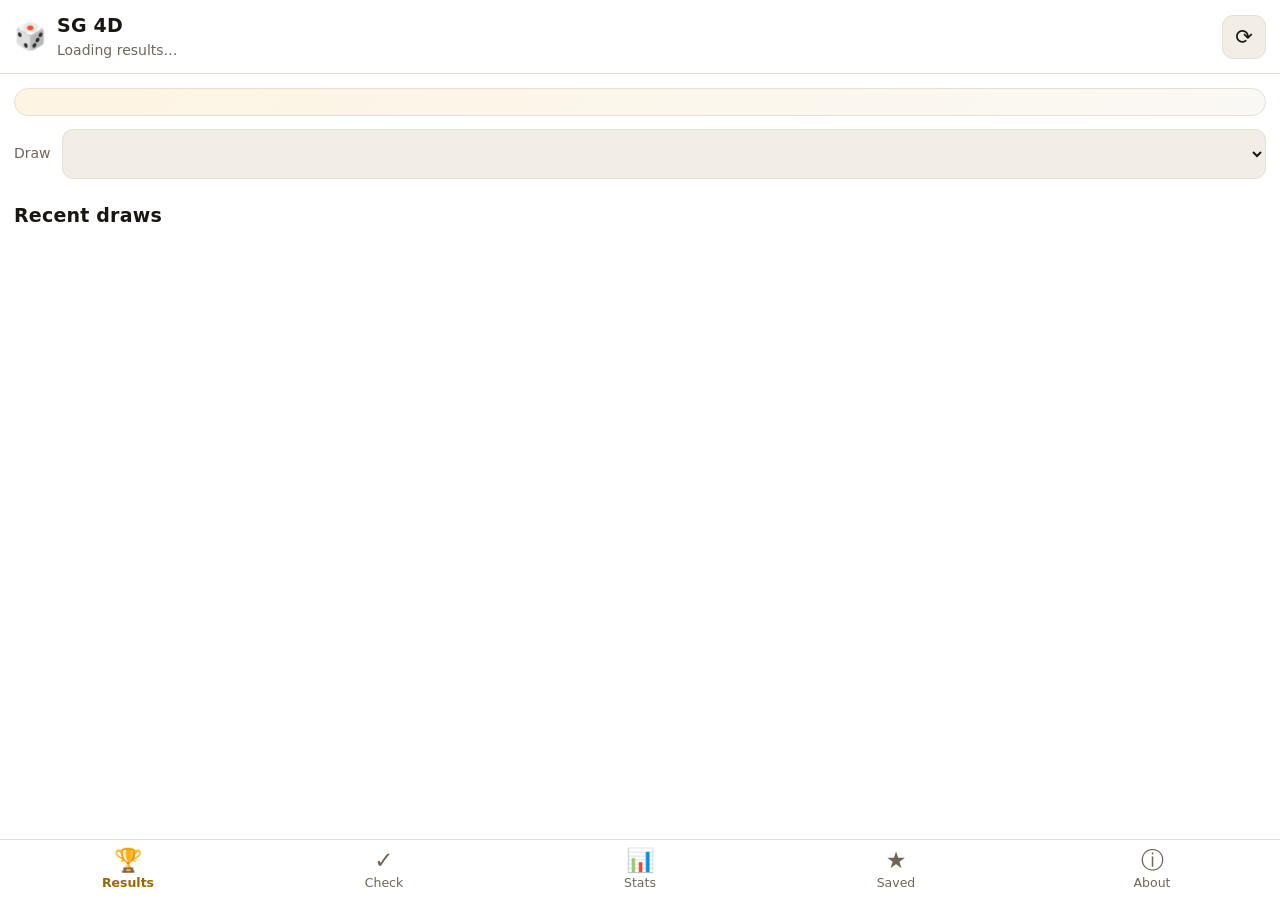
==== index.html @ 716e7c97 "Enlarge the type for older readers, and stop blocking pinch-zoom 4D players skew old and the app was" ====
<!DOCTYPE html>
<html lang="en">
<head>
<meta charset="UTF-8">
<!-- maximum-scale=1 and user-scalable=no were inherited from the games in this
     collection, where blocking pinch-zoom stops a stray gesture ruining a level.
     Here it did the opposite of what the app needs: it denied the one control
     an older reader reaches for when a number is still too small. Zoom is on. -->
<meta name="viewport" content="width=device-width, initial-scale=1.0, viewport-fit=cover">
<meta name="theme-color" content="#ffffff">
<meta name="mobile-web-app-capable" content="yes">
<meta name="apple-mobile-web-app-capable" content="yes">
<meta name="apple-mobile-web-app-status-bar-style" content="default">
<title>SG 4D — Results &amp; Checker</title>
<link rel="manifest" href="manifest.webmanifest">
<link rel="icon" href="icons/icon-192.png">
<link rel="apple-touch-icon" href="icons/icon-192.png">
<link rel="stylesheet" href="style.css">
</head>
<body>
<div id="app">

  <!-- ============ HEADER ============ -->
  <header id="topbar">
    <div class="brand">
      <span class="brand-mark">🎲</span>
      <div>
        <div class="brand-name">SG 4D</div>
        <div id="status-line" class="status">Loading results…</div>
      </div>
    </div>
    <button id="refresh-btn" class="iconbtn" title="Refresh results" aria-label="Refresh results">⟳</button>
  </header>

  <main id="views">

    <!-- ===================== RESULTS ===================== -->
    <section id="view-results" class="view active">
      <div id="next-draw" class="nextdraw"></div>

      <div class="draw-picker">
        <label for="draw-select" class="muted-sm">Draw</label>
        <select id="draw-select" class="select"></select>
      </div>

      <div id="result-card"></div>

      <div class="section-head">
        <h2>Recent draws</h2>
        <span id="recent-sub" class="muted-sm"></span>
      </div>
      <div id="recent-list" class="recent-list"></div>

      <p class="fineprint" id="source-note"></p>
    </section>

    <!-- ===================== CHECK ===================== -->
    <section id="view-check" class="view">
      <div class="field">
        <label for="fourd-entry">Your number</label>
        <input id="fourd-entry" class="input big-num" inputmode="numeric"
               maxlength="4" placeholder="1234" autocomplete="off">
        <p class="hint hidden" id="fourd-entry-hint">Use R for the rolling digit on a 4D Roll, e.g. 58R2.</p>
      </div>

      <div class="field">
        <label>Entry type</label>
        <div class="chip-row" id="fourd-type">
          <button class="chip selected" data-type="ordinary">Ordinary</button>
          <button class="chip" data-type="ibet">iBet</button>
          <button class="chip" data-type="system">System</button>
          <button class="chip" data-type="roll">4D Roll</button>
        </div>
      </div>

      <div class="field two-up">
        <div>
          <label>Big or Small</label>
          <div class="chip-row" id="fourd-size">
            <button class="chip selected" data-size="big">Big</button>
            <button class="chip" data-size="small">Small</button>
          </div>
        </div>
        <div>
          <label for="fourd-stake">Stake per number</label>
          <select id="fourd-stake" class="select">
            <option value="1">$1</option>
            <option value="2">$2</option>
            <option value="5">$5</option>
            <option value="10">$10</option>
          </select>
        </div>
      </div>

      <div id="fourd-entry-note" class="entrynote"></div>
      <button id="fourd-check-btn" class="btn primary big">Check last 30 draws</button>
      <div id="fourd-check-out" class="checkout"></div>
    </section>

    <!-- ===================== STATS ===================== -->
    <section id="view-stats" class="view">
      <div class="chip-row" id="stats-window">
        <button class="chip" data-window="30">30</button>
        <button class="chip selected" data-window="100">100</button>
        <button class="chip" data-window="0">All</button>
        <span class="chip-label">draws</span>
      </div>

      <p class="notice">Draws are independent. A number that has not appeared for a long
         time is exactly as likely tonight as any other. These are a record of what
         happened, not a forecast.</p>

      <div id="stats-body"></div>
    </section>

    <!-- ===================== SAVED ===================== -->
    <section id="view-saved" class="view">
      <div class="section-head"><h2>Saved numbers</h2></div>
      <p class="muted-sm">Checked against every draw in the app, newest first.</p>

      <div class="field">
        <label for="save-fourd">Add a number</label>
        <div class="btn-row tight">
          <input id="save-fourd" class="input" inputmode="numeric" maxlength="4" placeholder="1234" autocomplete="off">
          <button id="save-fourd-btn" class="btn">Add</button>
        </div>
      </div>

      <div id="saved-list" class="saved-list"></div>
    </section>

    <!-- ===================== ABOUT ===================== -->
    <section id="view-about" class="view">
      <div class="section-head"><h2>About</h2></div>

      <div class="card">
        <h3>Not affiliated with Singapore Pools</h3>
        <p>This app is an independent results viewer. It is not operated by,
           endorsed by, or connected to Singapore Pools or the Singapore
           Totalisator Board. You cannot place a bet here, and this app does not
           handle money.</p>
      </div>

      <div class="card">
        <h3>Where the results come from</h3>
        <p id="about-source">Results are read from Singapore Pools' published 4D
           draw pages. Official results are whatever Singapore Pools publishes —
           if this app and their site ever disagree, their site is right.</p>
        <p class="fineprint" id="about-feed"></p>
        <button id="about-refresh" class="btn">Refresh now</button>
      </div>

      <div class="card">
        <h3>About the prize figures</h3>
        <p>4D prizes are fixed amounts per $1 stake, taken from Singapore Pools'
           published 4D Game Rules, so the checker works them out exactly rather
           than estimating.</p>
        <p>iBet is not the fixed prize divided by the number of permutations —
           it has its own rate for each digit pattern, and the checker uses those
           published rates.</p>
      </div>

      <div class="card warn-card">
        <h3>If gambling stops being fun</h3>
        <p>Set your own limits and stick to them. Help is available in Singapore
           from the National Problem Gambling Helpline on <b>1800-6-668-668</b>.</p>
      </div>

      <p class="fineprint">SG 4D v1.0 · <span id="build-note"></span></p>
    </section>

  </main>

  <!-- ============ BOTTOM NAV ============ -->
  <nav id="tabbar">
    <button class="tab active" data-view="results"><span>🏆</span>Results</button>
    <button class="tab" data-view="check"><span>✓</span>Check</button>
    <button class="tab" data-view="stats"><span>📊</span>Stats</button>
    <button class="tab" data-view="saved"><span>★</span>Saved</button>
    <button class="tab" data-view="about"><span>ⓘ</span>About</button>
  </nav>

  <!-- ============ FIRST-RUN NOTICE ============ -->
  <div id="disclaimer" class="overlay hidden">
    <div class="ovcard">
      <h1>Before you start</h1>
      <p><b>This is a results app, not a betting app.</b> It shows published 4D
         results and checks numbers against them.</p>
      <ul class="howlist">
        <li>Not affiliated with or endorsed by Singapore Pools.</li>
        <li>You cannot place a bet here. No money changes hands.</li>
        <li>Official results are whatever Singapore Pools publishes.</li>
        <li>Statistics describe past draws. They predict nothing.</li>
        <li>Help: National Problem Gambling Helpline 1800-6-668-668.</li>
      </ul>
      <button id="disclaimer-ok" class="btn primary big">I understand</button>
    </div>
  </div>

</div>

<script src="ads.js"></script>
<script src="data.js"></script>
<script src="checker.js"></script>
<script src="stats.js"></script>
<script src="app.js"></script>
</body>
</html>
---- style.css ----
/* SG 4D — light, warm, and sized for older eyes.
 *
 * White page, faintly warm cards. The cards are a shade *off* white rather than
 * the page being a shade off white, so the background stays literally #fff and
 * panels still read as panels without needing a drop shadow on every box.
 *
 * The gold had to change, not just invert. #e8b04b was legible on a near-black
 * page and is close to unreadable on white (about 1.9:1), so the accent is now
 * a deep gold that carries text at 4.8:1, and anything filled with it takes
 * white text. The pale gold lives on separately as --accent-dim, for tinted
 * fills like the highlighted stats cell where dark text sits on top.
 *
 * TYPE SCALE — every size in this file comes from the --fs-* tokens below, so
 * the whole app is retuned from one place rather than by hunting px values.
 *
 * 4D players skew old, so the scale is built around that rather than shrunk to
 * fit more on screen:
 *
 *   - --fs-xs (14px) is a FLOOR, not a suggestion. Nothing is smaller. The
 *     previous scale bottomed out at 9.5px, which is unreadable at arm's length
 *     for anyone with presbyopia — which is most people past about 45.
 *   - Body text is 17px, up from 15px.
 *   - The numbers people actually came for — the prize digits — are the largest
 *     thing on screen by a wide margin.
 *   - Touch targets are at least 44px. Larger text is no help if the chip under
 *     it is too small to hit reliably with a less steady hand.
 *
 * Two layouts changed to survive the bigger type: the digit-frequency grid went
 * from ten columns to five over two rows, and the stats cells got wider. Both
 * would otherwise have crushed their contents on a narrow phone.
 */

:root {
  color-scheme: light;

  --bg: #ffffff;
  --panel: #fbf9f5;
  --panel-2: #f2ede5;
  --line: #e5dfd4;
  --text: #1a1611;
  --muted: #6f6656;

  --accent: #9a6700;        /* deep gold — safe as text on white, and as a fill */
  --accent-dim: #f3dda6;    /* pale gold — a fill that dark text sits on */
  --on-accent: #ffffff;

  --hit: #15803d;
  --hit-soft: #f1faf4;
  --hit-line: #bce3c9;
  /* Secondary, but still a control you have to be able to see and hit: the
   * delete ✕ and the input placeholder both use it. A paler grey read fine on
   * the dark theme and fell to 2.6:1 on white, under the 3:1 floor for UI. */
  --miss: #8a8071;
  --warn: #c2410c;
  --danger: #dc2626;

  /* Type scale. Raise --fs-base and the rest stay in proportion. */
  --fs-xs: 14px;            /* floor — captions, counts, fineprint */
  --fs-sm: 15.5px;          /* secondary text, labels */
  --fs-base: 17px;          /* body */
  --fs-md: 19px;            /* section headings, drawn numbers */
  --fs-lg: 22px;            /* headlines, saved numbers */
  --fs-xl: 28px;            /* 2nd/3rd prize */
  --fs-num: 34px;           /* 1st prize — the thing people opened the app for */
  --fs-input: 40px;         /* the 4-digit entry box */

  --tap: 44px;              /* minimum touch target */

  --radius: 14px;
  --shadow: 0 1px 2px rgba(26, 22, 17, .06);
}

* { box-sizing: border-box; -webkit-tap-highlight-color: transparent; }

html, body {
  margin: 0;
  height: 100%;
  background: var(--bg);
  color: var(--text);
  font: var(--fs-base)/1.55 system-ui, -apple-system, "Segoe UI", Roboto, sans-serif;
  overscroll-behavior-y: contain;
}

/* ---------------- header ---------------- */

#topbar {
  display: flex; align-items: center; justify-content: space-between; gap: 10px;
  padding: 11px 14px;
  background: var(--bg);
  border-bottom: 1px solid var(--line);
  flex: 0 0 auto;
}
.brand { display: flex; align-items: center; gap: 11px; min-width: 0; }
.brand-mark { font-size: 26px; }
.brand-name { font-weight: 700; font-size: var(--fs-md); letter-spacing: .2px; }
.status { font-size: var(--fs-xs); color: var(--muted); }
.status.stale { color: var(--warn); }
.status.live { color: var(--hit); }

.iconbtn {
  background: var(--panel-2); border: 1px solid var(--line); color: var(--text);
  width: var(--tap); height: var(--tap); border-radius: 11px; font-size: 21px;
  font-family: inherit; cursor: pointer; flex: 0 0 auto;
}
.iconbtn.spin { animation: spin 900ms linear infinite; }
@keyframes spin { to { transform: rotate(360deg); } }

/* ---------------- views ---------------- */

#views { flex: 1 1 auto; overflow-y: auto; -webkit-overflow-scrolling: touch; }
.view { display: none; padding: 14px 14px 32px; }
.view.active { display: block; }
.hidden { display: none !important; }

#app { display: flex; flex-direction: column; height: 100%; padding-top: env(safe-area-inset-top); }

.section-head {
  display: flex; align-items: baseline; justify-content: space-between;
  gap: 10px; margin: 22px 0 10px;
}
.section-head h2 { font-size: var(--fs-md); margin: 0; letter-spacing: .2px; }
h3 { font-size: var(--fs-base); margin: 0 0 7px; }
.muted-sm { font-size: var(--fs-xs); color: var(--muted); }
.fineprint { font-size: var(--fs-xs); color: var(--muted); line-height: 1.6; margin: 18px 0 0; }
.hint { font-size: var(--fs-xs); color: var(--muted); margin: 7px 0 0; line-height: 1.55; }

.notice {
  background: var(--panel); border: 1px solid var(--line); border-left: 4px solid var(--accent);
  border-radius: 10px; padding: 11px 13px; font-size: var(--fs-sm);
  color: var(--muted); margin: 14px 0; line-height: 1.55;
}

.card {
  background: var(--panel); border: 1px solid var(--line);
  border-radius: var(--radius); padding: 15px; margin-bottom: 13px;
}
.card p { margin: 0 0 10px; font-size: var(--fs-sm); color: var(--muted); line-height: 1.6; }
.card p:last-child { margin-bottom: 0; }
.warn-card { border-left: 4px solid var(--warn); }

/* ---------------- chips & controls ---------------- */

.chip-row { display: flex; flex-wrap: wrap; gap: 8px; align-items: center; }
.chip {
  background: var(--panel-2); border: 1px solid var(--line); color: var(--muted);
  border-radius: 999px; padding: 11px 18px; font-size: var(--fs-sm);
  min-height: var(--tap); font-family: inherit; cursor: pointer;
}
.chip.selected { background: var(--accent); border-color: var(--accent); color: var(--on-accent); font-weight: 600; }
.chip-label { font-size: var(--fs-xs); color: var(--muted); }

.btn {
  background: var(--panel-2); border: 1px solid var(--line); color: var(--text);
  border-radius: 11px; padding: 13px 18px; font-size: var(--fs-base);
  min-height: var(--tap); font-family: inherit; cursor: pointer;
}
.btn.primary { background: var(--accent); border-color: var(--accent); color: var(--on-accent); font-weight: 700; }
.btn.big { width: 100%; padding: 16px; font-size: var(--fs-md); margin-top: 14px; }
.btn-row { display: flex; gap: 9px; margin-top: 11px; }
.btn-row.tight { margin-top: 7px; }
.btn-row .btn { flex: 1; }
.btn-row.tight .input { flex: 1; }

.input, .select {
  background: var(--panel-2); border: 1px solid var(--line); color: var(--text);
  border-radius: 11px; padding: 13px 14px; font-size: var(--fs-base);
  min-height: var(--tap); font-family: inherit; width: 100%;
}
.input::placeholder { color: var(--miss); }
.input.big-num {
  font-size: var(--fs-input); letter-spacing: 8px; text-align: center;
  font-variant-numeric: tabular-nums; padding: 14px 8px; font-weight: 700;
}
.field { margin-bottom: 17px; }
.field > label { display: block; font-size: var(--fs-sm); color: var(--muted); margin-bottom: 7px; }
.field.two-up { display: grid; grid-template-columns: 1fr 1fr; gap: 13px; align-items: start; }

.draw-picker { display: flex; align-items: center; gap: 11px; margin-bottom: 13px; }
.draw-picker .select { flex: 1; }

/* ---------------- next draw ---------------- */

.nextdraw {
  background: linear-gradient(135deg, #fdf4e2, #fbf9f5);
  border: 1px solid var(--line); border-radius: var(--radius);
  padding: 13px 15px; font-size: var(--fs-sm); color: var(--muted); margin-bottom: 13px;
}
.nextdraw b { color: var(--accent); font-weight: 700; font-size: var(--fs-base); }

/* ---------------- result card ---------------- */

.result {
  background: var(--panel); border: 1px solid var(--line); box-shadow: var(--shadow);
  border-radius: var(--radius); padding: 15px; margin-bottom: 6px;
}
.result-head {
  display: flex; justify-content: space-between; align-items: baseline;
  border-bottom: 1px solid var(--line); padding-bottom: 11px; margin-bottom: 14px;
}
.result-date { font-weight: 700; font-size: var(--fs-md); }
.result-draw { font-size: var(--fs-xs); color: var(--muted); }

.top3 { display: grid; grid-template-columns: repeat(3, 1fr); gap: 8px; margin-bottom: 16px; }
.prize { text-align: center; background: var(--bg); border: 1px solid var(--line); border-radius: 11px; padding: 11px 3px; }
.prize .label { font-size: var(--fs-xs); color: var(--muted); text-transform: uppercase; letter-spacing: .4px; }
/* min(token, vw) on every number that sits in a fixed-width grid cell.
 *
 * These users are the likeliest to have Android's system font size turned up,
 * and WebView applies that on top of whatever we ask for. At 130% the digits
 * outgrew their cells and were clipped — the one thing that must never happen
 * to a lottery result. The vw term is a ceiling the cell can always hold, so
 * the number stays as large as it fits and no larger. */
.prize .num {
  font-size: min(var(--fs-num), 9.4vw); font-weight: 700; letter-spacing: 1px;
  font-variant-numeric: tabular-nums; margin-top: 5px; color: var(--accent);
}
.prize.second .num, .prize.third .num {
  color: var(--text); font-size: min(var(--fs-xl), 7.8vw);
}

.numblock { margin-bottom: 15px; }
.numblock:last-child { margin-bottom: 0; }
.numblock .label {
  font-size: var(--fs-xs); color: var(--muted); text-transform: uppercase;
  letter-spacing: .4px; margin-bottom: 8px;
}
.numgrid { display: grid; grid-template-columns: repeat(5, 1fr); gap: 7px; }
.numgrid span {
  background: var(--bg); border: 1px solid var(--line); border-radius: 9px;
  padding: 10px 0; text-align: center; font-weight: 600;
  font-size: min(var(--fs-md), 5.3vw);   /* see the note on .prize .num */
  font-variant-numeric: tabular-nums; letter-spacing: .5px;
}

/* ---------------- recent list ---------------- */

.recent-list { display: flex; flex-direction: column; gap: 8px; }
.recent {
  display: flex; align-items: center; justify-content: space-between; gap: 10px;
  background: var(--panel); border: 1px solid var(--line);
  border-radius: 12px; padding: 13px 14px; cursor: pointer; min-height: var(--tap);
}
.recent .when { font-size: var(--fs-sm); color: var(--muted); flex: 0 0 auto; }
.recent .what {
  font-size: var(--fs-lg); font-weight: 700; letter-spacing: 1px;
  font-variant-numeric: tabular-nums; text-align: right;
}

/* ---------------- check ---------------- */

.entrynote {
  font-size: var(--fs-sm); color: var(--muted); background: var(--panel);
  border: 1px solid var(--line); border-radius: 11px; padding: 12px 13px;
  margin-top: 5px; line-height: 1.6;
}
.entrynote:empty { display: none; }

.checkout { margin-top: 16px; }
.checkout:empty { display: none; }

.win-summary {
  border-radius: var(--radius); padding: 15px; margin-bottom: 13px;
  border: 1px solid var(--line); background: var(--panel);
}
.win-summary.won { border-color: var(--hit-line); background: var(--hit-soft); }
.win-summary .headline { font-size: var(--fs-lg); font-weight: 700; }
.win-summary.won .headline { color: var(--hit); }
.win-summary .sub { font-size: var(--fs-sm); color: var(--muted); margin-top: 6px; line-height: 1.6; }

.hitrow {
  background: var(--panel); border: 1px solid var(--line);
  border-radius: 12px; padding: 13px 14px; margin-bottom: 8px;
}
.hitrow .top { display: flex; justify-content: space-between; align-items: baseline; gap: 10px; }
.hitrow .date { font-size: var(--fs-sm); color: var(--muted); }
.hitrow .amt { font-size: var(--fs-md); font-weight: 700; color: var(--hit); font-variant-numeric: tabular-nums; }
.hitrow .detail { font-size: var(--fs-sm); color: var(--muted); margin-top: 7px; line-height: 1.6; }

/* ---------------- stats ---------------- */

.statgrid { display: grid; grid-template-columns: repeat(auto-fill, minmax(76px, 1fr)); gap: 7px; }
.statcell {
  background: var(--panel); border: 1px solid var(--line); border-radius: 10px;
  padding: 10px 3px; text-align: center;
}
.statcell .n { font-size: var(--fs-md); font-weight: 700; font-variant-numeric: tabular-nums; }
.statcell .c { font-size: var(--fs-xs); color: var(--muted); margin-top: 3px; }
.statcell.hot { border-color: var(--accent); background: #fffaf0; }
.statcell.hot .n { color: var(--accent); }
.statcell.cold { opacity: .62; }

/* Five across, two rows. At ten columns these cells were 32px wide, which was
 * already cramped at the old type size and impossible at this one. */
.posgrid { display: grid; grid-template-columns: repeat(5, 1fr); gap: 6px; margin-top: 8px; }
.poscell {
  text-align: center; padding: 9px 0; border-radius: 8px;
  background: var(--panel-2); font-size: var(--fs-base);
}
.poscell .d { color: var(--muted); font-size: var(--fs-xs); }
.poscell .v { font-variant-numeric: tabular-nums; font-weight: 600; }
/* The most-drawn digit in each position. The pale gold is light enough that the
 * small label on it needs its own darker colour to clear 4.5:1. */
.poscell.top { background: var(--accent-dim); }
.poscell.top .d { color: #6a4a08; }

/* ---------------- saved ---------------- */

.saved-list { display: flex; flex-direction: column; gap: 9px; margin-top: 14px; }
.saved {
  background: var(--panel); border: 1px solid var(--line);
  border-radius: 12px; padding: 13px 14px;
}
.saved .top { display: flex; justify-content: space-between; align-items: center; gap: 10px; }
.saved .nums { font-size: var(--fs-lg); font-weight: 700; letter-spacing: 2px; font-variant-numeric: tabular-nums; }
.saved .status { font-size: var(--fs-sm); margin-top: 7px; line-height: 1.55; }
.saved .status.hit { color: var(--hit); }
.del {
  background: none; border: 0; color: var(--miss); font-size: 24px;
  cursor: pointer; font-family: inherit; line-height: 1;
  width: var(--tap); height: var(--tap); flex: 0 0 auto;
}
.empty { color: var(--muted); font-size: var(--fs-sm); text-align: center; padding: 26px 0; }

/* ---------------- tabs ---------------- */

#tabbar {
  display: grid; grid-template-columns: repeat(5, 1fr);
  background: var(--bg); border-top: 1px solid var(--line);
  flex: 0 0 auto; padding-bottom: env(safe-area-inset-bottom);
}
.tab {
  background: none; border: 0; color: var(--muted); font-size: 12.5px;
  font-family: inherit; padding: 9px 0 10px; min-height: 58px;
  display: flex; flex-direction: column; align-items: center; justify-content: center;
  gap: 3px; cursor: pointer;
}
.tab span { font-size: 23px; line-height: 1; }
.tab.active { color: var(--accent); font-weight: 600; }

/* ---------------- overlay ---------------- */

.overlay {
  position: fixed; inset: 0; background: rgba(26, 22, 17, .5);
  display: flex; align-items: center; justify-content: center; padding: 18px; z-index: 50;
  overflow-y: auto;
}
.ovcard {
  background: var(--bg); border: 1px solid var(--line);
  box-shadow: 0 8px 28px rgba(26, 22, 17, .18);
  border-radius: 18px; padding: 22px; max-width: 400px; width: 100%;
  max-height: 92vh; overflow-y: auto;
}
.ovcard h1 { font-size: var(--fs-lg); margin: 0 0 12px; }
.ovcard p { font-size: var(--fs-sm); color: var(--muted); line-height: 1.6; margin: 0 0 12px; }
.howlist { margin: 0 0 16px; padding-left: 20px; }
.howlist li { font-size: var(--fs-sm); color: var(--muted); line-height: 1.65; margin-bottom: 5px; }
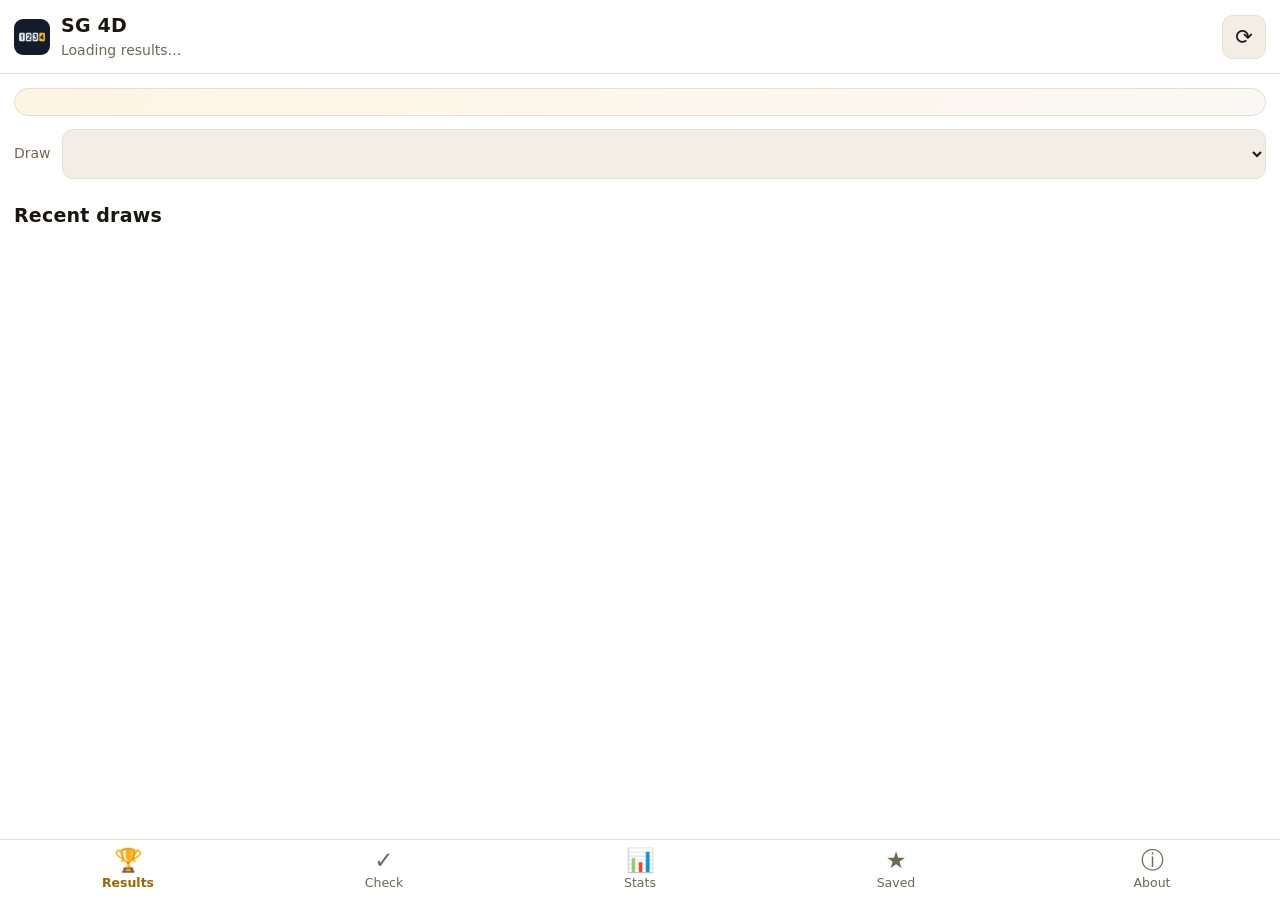
==== commit 06d8b08a: "Release prep: real icon, service-worker interception, inset padding, v1.2 Work found uncommitted in " ====
--- a/index.html
+++ b/index.html
@@ -2,6 +2,7 @@
 <html lang="en">
 <head>
 <meta charset="UTF-8">
+<meta http-equiv="Content-Security-Policy" content="default-src 'self'; script-src 'self'; style-src 'self' 'unsafe-inline'; font-src 'self'; img-src 'self' data: blob:; media-src 'self' data: blob:; connect-src 'self' https://wrsoh2502-cell.github.io; worker-src 'self'; object-src 'none'; base-uri 'none'">
 <!-- maximum-scale=1 and user-scalable=no were inherited from the games in this
      collection, where blocking pinch-zoom stops a stray gesture ruining a level.
      Here it did the opposite of what the app needs: it denied the one control
@@ -23,7 +24,7 @@
   <!-- ============ HEADER ============ -->
   <header id="topbar">
     <div class="brand">
-      <span class="brand-mark">🎲</span>
+      <img class="brand-mark" src="icons/icon-192.png" alt="" width="36" height="36">
       <div>
         <div class="brand-name">SG 4D</div>
         <div id="status-line" class="status">Loading results…</div>
@@ -167,6 +168,7 @@
       </div>
 
       <p class="fineprint">SG 4D v1.0 · <span id="build-note"></span></p>
+      <div class="card"><h3>Privacy</h3><p>How IMAGOFORGE handles your data: <a href="https://imagoforge.app/privacy/">Privacy policy</a></p></div>
     </section>
 
   </main>
--- a/style.css
+++ b/style.css
@@ -91,7 +91,7 @@
   flex: 0 0 auto;
 }
 .brand { display: flex; align-items: center; gap: 11px; min-width: 0; }
-.brand-mark { font-size: 26px; }
+.brand-mark { width: 36px; height: 36px; border-radius: 9px; flex: 0 0 auto; }
 .brand-name { font-weight: 700; font-size: var(--fs-md); letter-spacing: .2px; }
 .status { font-size: var(--fs-xs); color: var(--muted); }
 .status.stale { color: var(--warn); }
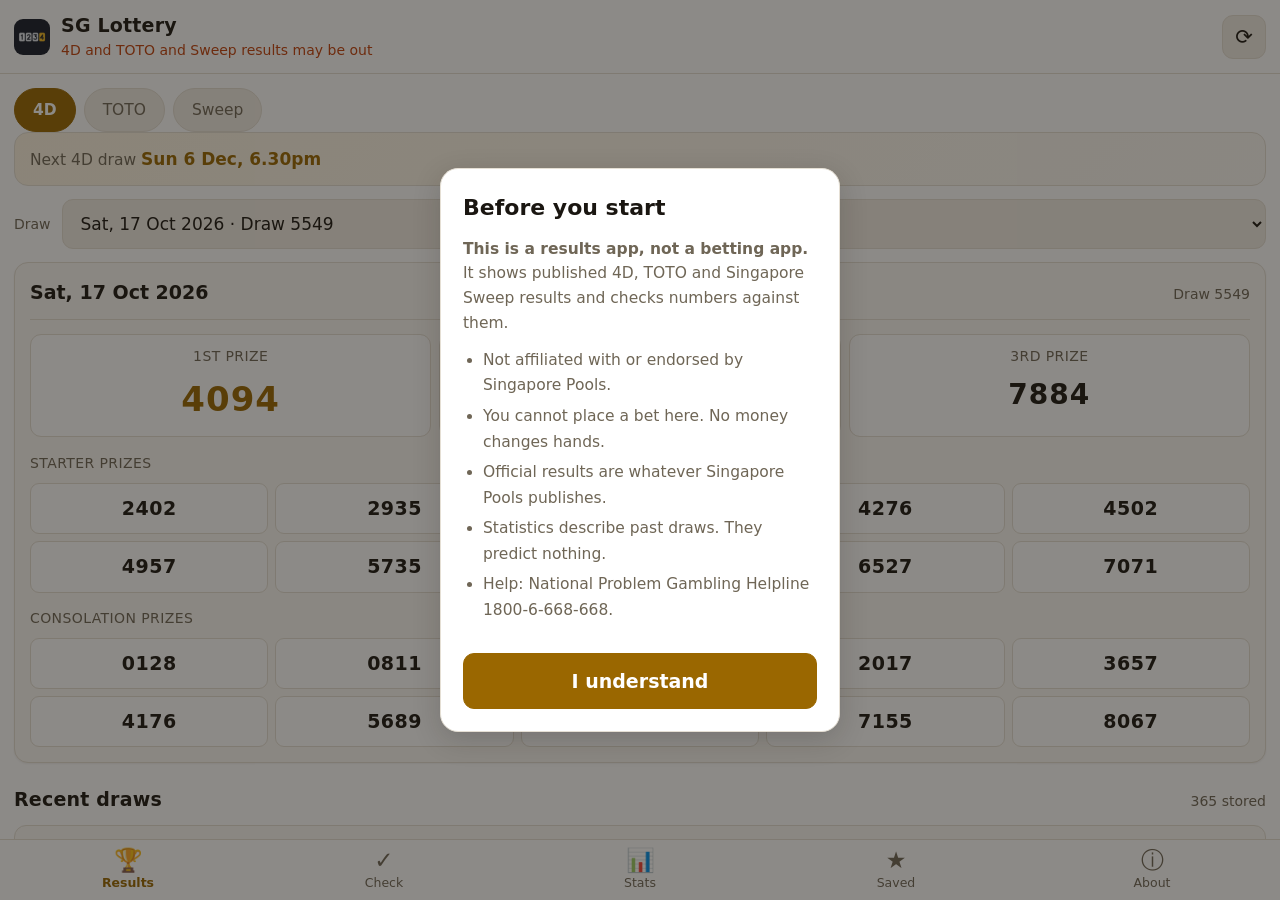
==== commit d3c5ba19: "Add TOTO and Singapore Sweep alongside 4D The app covered one of Singapore Pools' three lottery game" ====
--- a/index.html
+++ b/index.html
@@ -12,7 +12,7 @@
 <meta name="mobile-web-app-capable" content="yes">
 <meta name="apple-mobile-web-app-capable" content="yes">
 <meta name="apple-mobile-web-app-status-bar-style" content="default">
-<title>SG 4D — Results &amp; Checker</title>
+<title>SG Lottery — 4D, TOTO &amp; Sweep Results</title>
 <link rel="manifest" href="manifest.webmanifest">
 <link rel="icon" href="icons/icon-192.png">
 <link rel="apple-touch-icon" href="icons/icon-192.png">
@@ -26,7 +26,7 @@
     <div class="brand">
       <img class="brand-mark" src="icons/icon-192.png" alt="" width="36" height="36">
       <div>
-        <div class="brand-name">SG 4D</div>
+        <div class="brand-name">SG Lottery</div>
         <div id="status-line" class="status">Loading results…</div>
       </div>
     </div>
@@ -37,6 +37,12 @@
 
     <!-- ===================== RESULTS ===================== -->
     <section id="view-results" class="view active">
+      <div class="chip-row game-row" id="results-game" role="tablist">
+        <button class="chip selected" data-game="fourd">4D</button>
+        <button class="chip" data-game="toto">TOTO</button>
+        <button class="chip" data-game="sweep">Sweep</button>
+      </div>
+
       <div id="next-draw" class="nextdraw"></div>
 
       <div class="draw-picker">
@@ -57,49 +63,93 @@
 
     <!-- ===================== CHECK ===================== -->
     <section id="view-check" class="view">
-      <div class="field">
-        <label for="fourd-entry">Your number</label>
-        <input id="fourd-entry" class="input big-num" inputmode="numeric"
-               maxlength="4" placeholder="1234" autocomplete="off">
-        <p class="hint hidden" id="fourd-entry-hint">Use R for the rolling digit on a 4D Roll, e.g. 58R2.</p>
-      </div>
-
-      <div class="field">
-        <label>Entry type</label>
-        <div class="chip-row" id="fourd-type">
-          <button class="chip selected" data-type="ordinary">Ordinary</button>
-          <button class="chip" data-type="ibet">iBet</button>
-          <button class="chip" data-type="system">System</button>
-          <button class="chip" data-type="roll">4D Roll</button>
-        </div>
-      </div>
-
-      <div class="field two-up">
-        <div>
-          <label>Big or Small</label>
-          <div class="chip-row" id="fourd-size">
-            <button class="chip selected" data-size="big">Big</button>
-            <button class="chip" data-size="small">Small</button>
+      <div class="chip-row game-row" id="check-game">
+        <button class="chip selected" data-checkgame="fourd">4D</button>
+        <button class="chip" data-checkgame="toto">TOTO</button>
+        <button class="chip" data-checkgame="sweep">Sweep</button>
+      </div>
+
+      <!-- ---------- 4D ---------- -->
+      <div id="pane-fourd" class="checkpane">
+        <div class="field">
+          <label for="fourd-entry">Your number</label>
+          <input id="fourd-entry" class="input big-num" inputmode="numeric"
+                 maxlength="4" placeholder="1234" autocomplete="off">
+          <p class="hint hidden" id="fourd-entry-hint">Use R for the rolling digit on a 4D Roll, e.g. 58R2.</p>
+        </div>
+
+        <div class="field">
+          <label>Entry type</label>
+          <div class="chip-row" id="fourd-type">
+            <button class="chip selected" data-type="ordinary">Ordinary</button>
+            <button class="chip" data-type="ibet">iBet</button>
+            <button class="chip" data-type="system">System</button>
+            <button class="chip" data-type="roll">4D Roll</button>
           </div>
         </div>
-        <div>
-          <label for="fourd-stake">Stake per number</label>
-          <select id="fourd-stake" class="select">
-            <option value="1">$1</option>
-            <option value="2">$2</option>
-            <option value="5">$5</option>
-            <option value="10">$10</option>
-          </select>
-        </div>
-      </div>
-
-      <div id="fourd-entry-note" class="entrynote"></div>
-      <button id="fourd-check-btn" class="btn primary big">Check last 30 draws</button>
-      <div id="fourd-check-out" class="checkout"></div>
+
+        <div class="field two-up">
+          <div>
+            <label>Big or Small</label>
+            <div class="chip-row" id="fourd-size">
+              <button class="chip selected" data-size="big">Big</button>
+              <button class="chip" data-size="small">Small</button>
+            </div>
+          </div>
+          <div>
+            <label for="fourd-stake">Stake per number</label>
+            <select id="fourd-stake" class="select">
+              <option value="1">$1</option>
+              <option value="2">$2</option>
+              <option value="5">$5</option>
+              <option value="10">$10</option>
+            </select>
+          </div>
+        </div>
+
+        <div id="fourd-entry-note" class="entrynote"></div>
+        <button id="fourd-check-btn" class="btn primary big">Check last 30 draws</button>
+        <div id="fourd-check-out" class="checkout"></div>
+      </div>
+
+      <!-- ---------- TOTO ---------- -->
+      <div id="pane-toto" class="checkpane hidden">
+        <div class="field">
+          <label>Your numbers <span class="muted-sm" id="toto-pick-count">0 of 6</span></label>
+          <div id="toto-grid" class="ball-grid"></div>
+          <p class="hint">Six numbers for an Ordinary Entry. Seven to twelve is a System Entry,
+             which the rules treat as every six-number combination inside your pick.</p>
+        </div>
+        <div class="btn-row">
+          <button id="toto-clear" class="btn">Clear</button>
+          <button id="toto-quickpick" class="btn">Quick pick</button>
+        </div>
+        <div id="toto-entry-note" class="entrynote"></div>
+        <button id="toto-check-btn" class="btn primary big">Check last 30 draws</button>
+        <div id="toto-check-out" class="checkout"></div>
+      </div>
+
+      <!-- ---------- SWEEP ---------- -->
+      <div id="pane-sweep" class="checkpane hidden">
+        <div class="field">
+          <label for="sweep-entry">Your ticket number</label>
+          <input id="sweep-entry" class="input big-num sweep-num" inputmode="numeric"
+                 maxlength="9" placeholder="258 9838" autocomplete="off">
+          <p class="hint">Seven digits, as printed on the ticket. Spaces are ignored.</p>
+        </div>
+        <div id="sweep-entry-note" class="entrynote"></div>
+        <button id="sweep-check-btn" class="btn primary big">Check all stored draws</button>
+        <div id="sweep-check-out" class="checkout"></div>
+      </div>
     </section>
 
     <!-- ===================== STATS ===================== -->
     <section id="view-stats" class="view">
+      <div class="chip-row game-row" id="stats-game">
+        <button class="chip selected" data-statsgame="fourd">4D</button>
+        <button class="chip" data-statsgame="toto">TOTO</button>
+      </div>
+
       <div class="chip-row" id="stats-window">
         <button class="chip" data-window="30">30</button>
         <button class="chip selected" data-window="100">100</button>
@@ -120,13 +170,29 @@
       <p class="muted-sm">Checked against every draw in the app, newest first.</p>
 
       <div class="field">
-        <label for="save-fourd">Add a number</label>
+        <label for="save-fourd">Add a 4D number</label>
         <div class="btn-row tight">
           <input id="save-fourd" class="input" inputmode="numeric" maxlength="4" placeholder="1234" autocomplete="off">
           <button id="save-fourd-btn" class="btn">Add</button>
         </div>
       </div>
 
+      <div class="field">
+        <label for="save-toto">Add a TOTO set</label>
+        <div class="btn-row tight">
+          <input id="save-toto" class="input" inputmode="numeric" placeholder="4 11 23 29 38 45" autocomplete="off">
+          <button id="save-toto-btn" class="btn">Add</button>
+        </div>
+      </div>
+
+      <div class="field">
+        <label for="save-sweep">Add a Sweep ticket</label>
+        <div class="btn-row tight">
+          <input id="save-sweep" class="input" inputmode="numeric" maxlength="9" placeholder="258 9838" autocomplete="off">
+          <button id="save-sweep-btn" class="btn">Add</button>
+        </div>
+      </div>
+
       <div id="saved-list" class="saved-list"></div>
     </section>
 
@@ -136,29 +202,40 @@
 
       <div class="card">
         <h3>Not affiliated with Singapore Pools</h3>
-        <p>This app is an independent results viewer. It is not operated by,
-           endorsed by, or connected to Singapore Pools or the Singapore
-           Totalisator Board. You cannot place a bet here, and this app does not
-           handle money.</p>
+        <p>This app is an independent results viewer for 4D, TOTO and Singapore
+           Sweep. It is not operated by, endorsed by, or connected to Singapore
+           Pools or the Singapore Totalisator Board. You cannot place a bet here,
+           and this app does not handle money.</p>
       </div>
 
       <div class="card">
         <h3>Where the results come from</h3>
-        <p id="about-source">Results are read from Singapore Pools' published 4D
-           draw pages. Official results are whatever Singapore Pools publishes —
-           if this app and their site ever disagree, their site is right.</p>
+        <p id="about-source">Results are read from Singapore Pools' published draw
+           pages. Official results are whatever Singapore Pools publishes — if this
+           app and their site ever disagree, their site is right.</p>
         <p class="fineprint" id="about-feed"></p>
         <button id="about-refresh" class="btn">Refresh now</button>
       </div>
 
       <div class="card">
         <h3>About the prize figures</h3>
-        <p>4D prizes are fixed amounts per $1 stake, taken from Singapore Pools'
-           published 4D Game Rules, so the checker works them out exactly rather
-           than estimating.</p>
-        <p>iBet is not the fixed prize divided by the number of permutations —
-           it has its own rate for each digit pattern, and the checker uses those
-           published rates.</p>
+        <p><b>4D</b> pays fixed amounts per $1 stake, taken from Singapore Pools'
+           published 4D Game Rules, so the checker works them out exactly. iBet is
+           not the fixed prize divided by the permutations — it has its own rate for
+           each digit pattern, and the checker uses those published rates.</p>
+        <p><b>TOTO</b> Groups 5, 6 and 7 are fixed at $50, $25 and $10. Groups 1 to 4
+           are a share of that draw's prize pool, so the amount only exists once the
+           draw is over. Where the published share is known the checker uses it;
+           where it is not, it says so rather than guessing.</p>
+        <p><b>Singapore Sweep</b> group prizes are fixed and printed in each draw's
+           own results, so the checker reports the figure from the draw itself. The
+           top three prizes are not published alongside the numbers, so a win there
+           is reported without an amount rather than with a wrong one.</p>
+      </div>
+
+      <div class="card">
+        <h3>Privacy</h3>
+        <p>How IMAGOFORGE handles your data: <a href="https://imagoforge.app/privacy/">Privacy policy</a></p>
       </div>
 
       <div class="card warn-card">
@@ -167,8 +244,7 @@
            from the National Problem Gambling Helpline on <b>1800-6-668-668</b>.</p>
       </div>
 
-      <p class="fineprint">SG 4D v1.0 · <span id="build-note"></span></p>
-      <div class="card"><h3>Privacy</h3><p>How IMAGOFORGE handles your data: <a href="https://imagoforge.app/privacy/">Privacy policy</a></p></div>
+      <p class="fineprint">SG Lottery v1.3 · <span id="build-note"></span></p>
     </section>
 
   </main>
@@ -186,8 +262,8 @@
   <div id="disclaimer" class="overlay hidden">
     <div class="ovcard">
       <h1>Before you start</h1>
-      <p><b>This is a results app, not a betting app.</b> It shows published 4D
-         results and checks numbers against them.</p>
+      <p><b>This is a results app, not a betting app.</b> It shows published 4D,
+         TOTO and Singapore Sweep results and checks numbers against them.</p>
       <ul class="howlist">
         <li>Not affiliated with or endorsed by Singapore Pools.</li>
         <li>You cannot place a bet here. No money changes hands.</li>
--- a/style.css
+++ b/style.css
@@ -354,3 +354,70 @@
 .ovcard p { font-size: var(--fs-sm); color: var(--muted); line-height: 1.6; margin: 0 0 12px; }
 .howlist { margin: 0 0 16px; padding-left: 20px; }
 .howlist li { font-size: var(--fs-sm); color: var(--muted); line-height: 1.65; margin-bottom: 5px; }
+
+/* ---------------- multi-game additions ---------------- */
+
+/* TOTO balls. Seven balls plus a "+" have to survive a 360px phone on one
+ * line — a winning row that wraps reads as two separate draws. Sized to fit
+ * rather than padded to taste. */
+.balls { display: flex; gap: 5px; align-items: center; }
+.ball {
+  flex: 1 1 0; min-width: 0; aspect-ratio: 1; max-width: 46px;
+  border-radius: 50%; display: flex; align-items: center; justify-content: center;
+  background: var(--accent); color: var(--on-accent); font-weight: 700;
+  font-size: min(var(--fs-md), 4.6vw); font-variant-numeric: tabular-nums;
+}
+.ball.add { background: var(--bg); color: var(--text); border: 2px solid var(--accent-dim); }
+.ball-plus { color: var(--muted); font-size: var(--fs-base); flex: 0 0 auto; }
+.jackpot-note { margin-top: 12px; }
+
+/* The 49-ball picker. Seven across is the tidy arrangement for 1-49, but on a
+ * 360px phone it yields 42px circles - under the 44px floor the rest of the
+ * app holds to, and these are the fiddliest targets in it. Six across gives
+ * about 50px. Tidiness loses. */
+.ball-grid { display: grid; grid-template-columns: repeat(6, 1fr); gap: 6px; }
+.ball-grid button {
+  aspect-ratio: 1; border-radius: 50%; border: 1px solid var(--line);
+  background: var(--panel-2); color: var(--text); padding: 0;
+  font-size: min(var(--fs-sm), 3.9vw); font-family: inherit; cursor: pointer;
+  font-variant-numeric: tabular-nums;
+}
+.ball-grid button.picked {
+  background: var(--accent); border-color: var(--accent);
+  color: var(--on-accent); font-weight: 700;
+}
+
+/* Prize-group table, shared by the TOTO result card and the TOTO stats tab. */
+.grouptable { width: 100%; border-collapse: collapse; margin-top: 14px; font-size: var(--fs-sm); }
+.grouptable th {
+  text-align: left; font-size: var(--fs-xs); color: var(--muted);
+  text-transform: uppercase; letter-spacing: .4px; font-weight: 600;
+  padding: 8px 4px; border-bottom: 1px solid var(--line);
+}
+.grouptable td {
+  padding: 10px 4px; border-bottom: 1px solid var(--line);
+  font-variant-numeric: tabular-nums;
+}
+.grouptable td.right, .grouptable th.right { text-align: right; }
+.grouptable tr:last-child td { border-bottom: 0; }
+.grouptable .nowin { color: var(--miss); }
+
+.recent .what.small-balls { font-size: min(var(--fs-base), 4.2vw); letter-spacing: .5px; font-weight: 600; }
+
+/* Sweep tickets are 7 digits, so they need more room than a 4D number and
+ * less letter-spacing, in both the prize boxes and the entry field. */
+.prize .num.sweep { font-size: min(var(--fs-xl), 7vw); letter-spacing: 0; }
+.input.big-num.sweep-num { font-size: min(var(--fs-input), 9vw); letter-spacing: 4px; }
+.numgrid.sweepgrid { grid-template-columns: repeat(3, 1fr); }
+.numgrid.sweepgrid span { font-size: min(var(--fs-base), 4.4vw); letter-spacing: 0; }
+.numgrid.twod { grid-template-columns: repeat(5, 1fr); }
+
+/* Which game a saved row belongs to. */
+.gametag {
+  display: inline-block; margin-left: 9px; padding: 3px 9px;
+  border-radius: 999px; background: var(--panel-2); border: 1px solid var(--line);
+  color: var(--muted); font-size: var(--fs-xs); font-weight: 600; letter-spacing: 0;
+  vertical-align: middle;
+}
+
+.hitrow .amt.unknown { color: var(--warn); font-weight: 600; font-size: var(--fs-sm); }
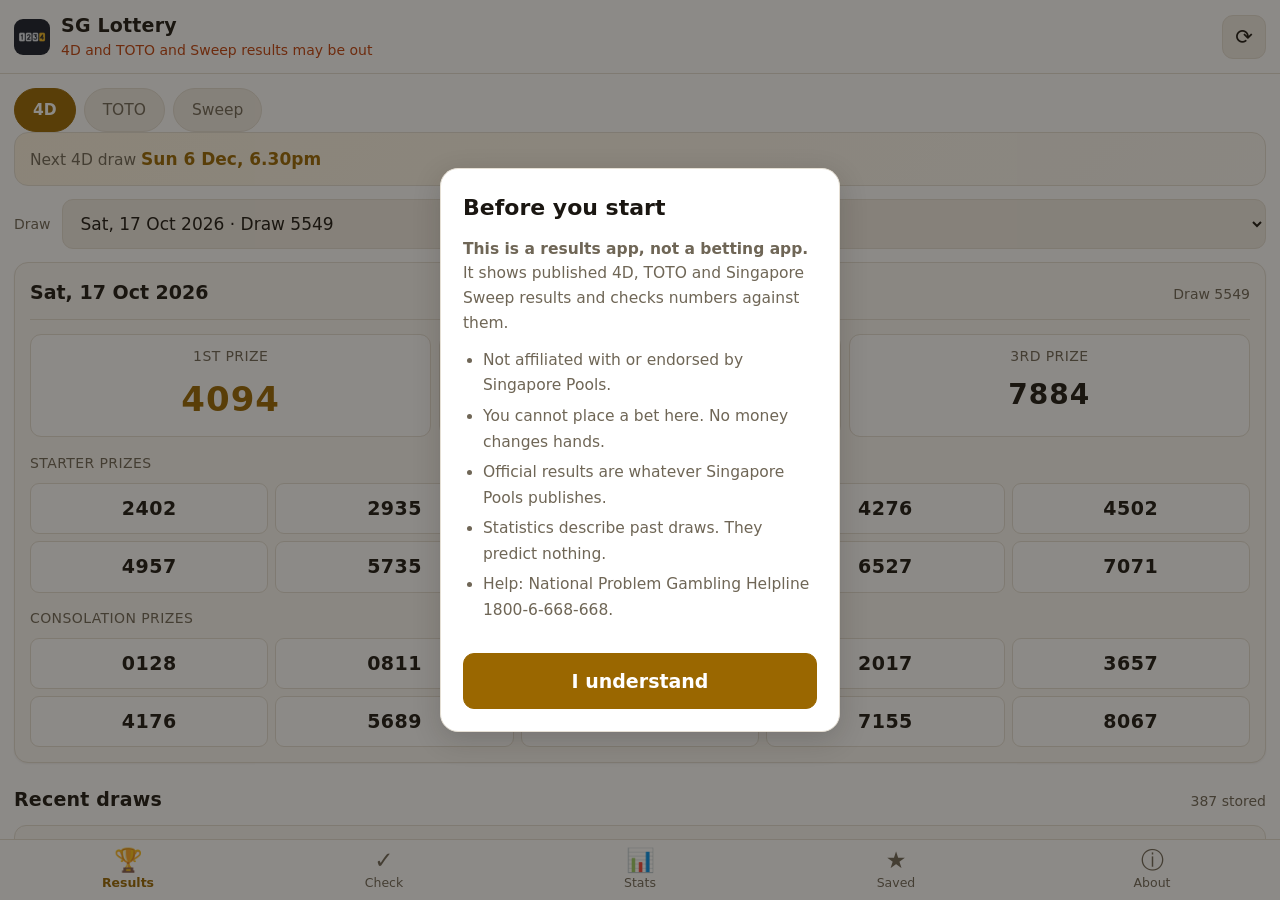
==== commit f8df317a: "4D check: Big and Small as separate amounts, totalling to Amount The form treated Big and Small as a" ====
--- a/index.html
+++ b/index.html
@@ -88,22 +88,33 @@
           </div>
         </div>
 
-        <div class="field two-up">
-          <div>
-            <label>Big or Small</label>
-            <div class="chip-row" id="fourd-size">
-              <button class="chip selected" data-size="big">Big</button>
-              <button class="chip" data-size="small">Small</button>
+        <!-- Big and Small are not a choice between two things: a real 4D slip
+             carries an amount against each, and a ticket with both collects on
+             both. So they are two fields, and Amount is their total. -->
+        <div class="field">
+          <label>Bet</label>
+
+          <div class="betline">
+            <label class="betname" for="fourd-big">Big</label>
+            <div class="amountbox">
+              <span class="dollar" aria-hidden="true">$</span>
+              <input id="fourd-big" class="input amount" inputmode="decimal"
+                     value="1" autocomplete="off" aria-label="Big bet amount in dollars">
             </div>
           </div>
-          <div>
-            <label for="fourd-stake">Stake per number</label>
-            <select id="fourd-stake" class="select">
-              <option value="1">$1</option>
-              <option value="2">$2</option>
-              <option value="5">$5</option>
-              <option value="10">$10</option>
-            </select>
+
+          <div class="betline">
+            <label class="betname" for="fourd-small">Small</label>
+            <div class="amountbox">
+              <span class="dollar" aria-hidden="true">$</span>
+              <input id="fourd-small" class="input amount" inputmode="decimal"
+                     value="0" autocomplete="off" aria-label="Small bet amount in dollars">
+            </div>
+          </div>
+
+          <div class="betline total">
+            <span class="betname">Amount</span>
+            <output id="fourd-amount" class="amounttotal" for="fourd-big fourd-small">$1.00</output>
           </div>
         </div>
 
--- a/style.css
+++ b/style.css
@@ -421,3 +421,36 @@
 }
 
 .hitrow .amt.unknown { color: var(--warn); font-weight: 600; font-size: var(--fs-sm); }
+
+/* ---------------- 4D bet rows ---------------- */
+
+/* Big and Small each get a line with its own amount, and Amount totals them.
+ * The label column is fixed so the three rows line up as a little slip. */
+.betline {
+  display: grid; grid-template-columns: 72px 1fr; gap: 12px;
+  align-items: center; margin-bottom: 9px;
+}
+.betname { font-size: var(--fs-base); color: var(--text); font-weight: 600; }
+
+.amountbox { position: relative; display: flex; align-items: center; }
+.amountbox .dollar {
+  position: absolute; left: 14px; color: var(--muted);
+  font-size: var(--fs-base); pointer-events: none;
+}
+.input.amount {
+  padding-left: 30px; font-size: var(--fs-base);
+  font-variant-numeric: tabular-nums; text-align: right; padding-right: 14px;
+}
+
+/* The total is a readout, not a field: it is derived, and letting it look
+ * editable would invite someone to type into it and wonder why nothing
+ * happened. Same alignment as the inputs above so the column still reads. */
+.betline.total {
+  margin-top: 13px; padding-top: 13px; border-top: 1px solid var(--line);
+  margin-bottom: 0;
+}
+.amounttotal {
+  display: block; text-align: right; padding: 0 14px;
+  font-size: var(--fs-md); font-weight: 700; color: var(--accent);
+  font-variant-numeric: tabular-nums;
+}
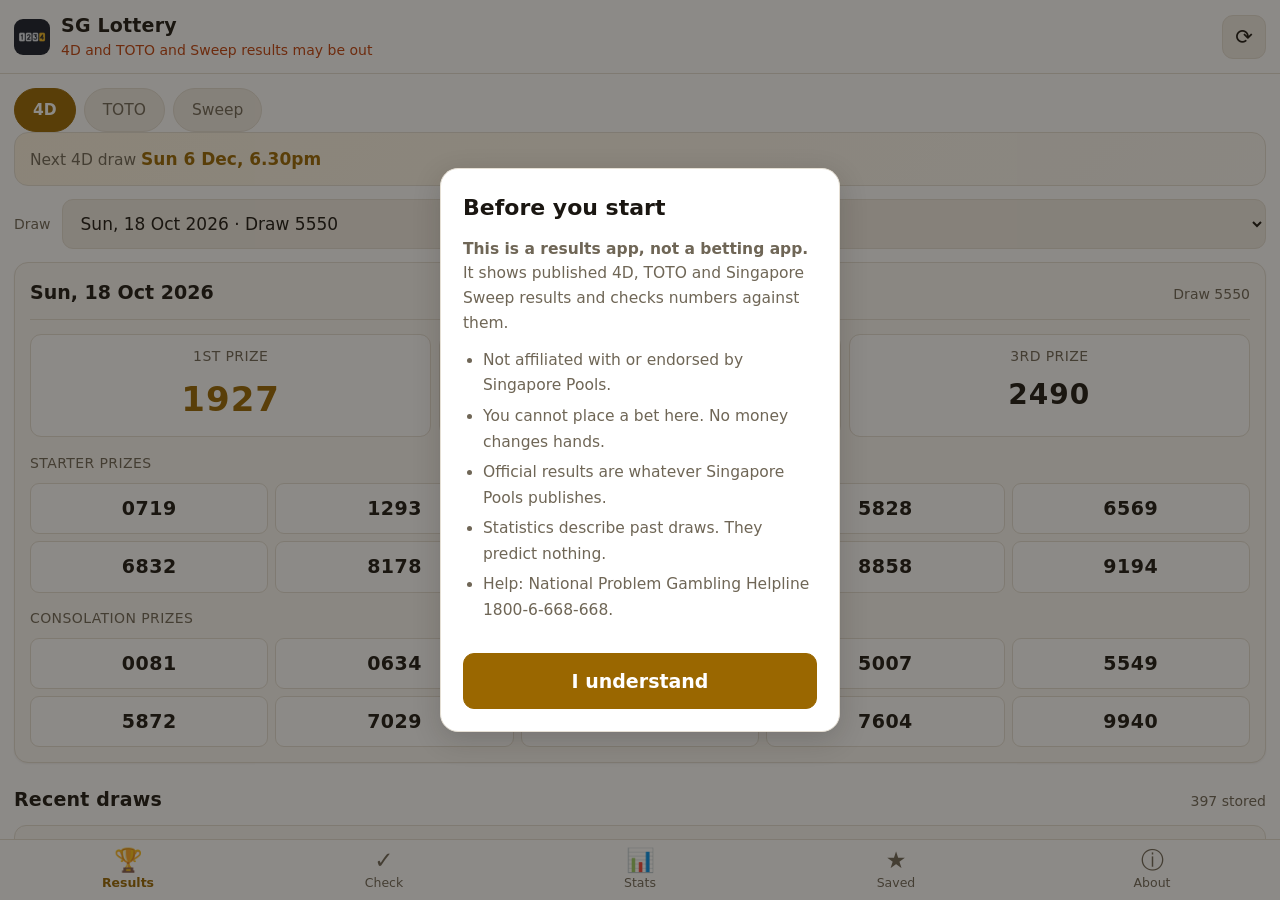
==== commit b23b42a0: "Notify when a result is published, from the device itself Not Firebase, and the reason matters. A pu" ====
--- a/index.html
+++ b/index.html
@@ -2,7 +2,7 @@
 <html lang="en">
 <head>
 <meta charset="UTF-8">
-<meta http-equiv="Content-Security-Policy" content="default-src 'self'; script-src 'self'; style-src 'self' 'unsafe-inline'; font-src 'self'; img-src 'self' data: blob:; media-src 'self' data: blob:; connect-src 'self' https://wrsoh2502-cell.github.io; worker-src 'self'; object-src 'none'; base-uri 'none'">
+<meta http-equiv="Content-Security-Policy" content="default-src 'self'; script-src 'self'; style-src 'self' 'unsafe-inline'; font-src 'self'; img-src 'self' data: blob:; media-src 'self' data: blob:; connect-src 'self' https://bernardsoh-cmyk.github.io; worker-src 'self'; object-src 'none'; base-uri 'none'">
 <!-- maximum-scale=1 and user-scalable=no were inherited from the games in this
      collection, where blocking pinch-zoom stops a stray gesture ruining a level.
      Here it did the opposite of what the app needs: it denied the one control
@@ -244,6 +244,20 @@
            is reported without an amount rather than with a wrong one.</p>
       </div>
 
+      <div class="card hidden" id="notify-card">
+        <h3>Notify me when a result is out</h3>
+        <p>The app checks for a published result in the background and tells you
+           when one appears. Nothing is sent anywhere — the phone reads Singapore
+           Pools directly, the same as the app does when it is open.</p>
+        <label class="switchrow">
+          <input type="checkbox" id="notify-toggle">
+          <span id="notify-label">Draw result notifications</span>
+        </label>
+        <p class="fineprint" id="notify-note">Android schedules background work loosely,
+           so expect this within about fifteen minutes of a result appearing. With the
+           app open it is quicker — around thirty seconds.</p>
+      </div>
+
       <div class="card">
         <h3>Privacy</h3>
         <p>How IMAGOFORGE handles your data: <a href="https://imagoforge.app/privacy/">Privacy policy</a></p>
--- a/style.css
+++ b/style.css
@@ -454,3 +454,15 @@
   font-size: var(--fs-md); font-weight: 700; color: var(--accent);
   font-variant-numeric: tabular-nums;
 }
+
+/* ---------------- notification toggle ---------------- */
+
+.switchrow {
+  display: flex; align-items: center; gap: 12px;
+  min-height: var(--tap); cursor: pointer;
+  font-size: var(--fs-base); color: var(--text);
+}
+.switchrow input[type="checkbox"] {
+  width: 26px; height: 26px; flex: 0 0 auto; accent-color: var(--accent);
+  margin: 0; cursor: pointer;
+}
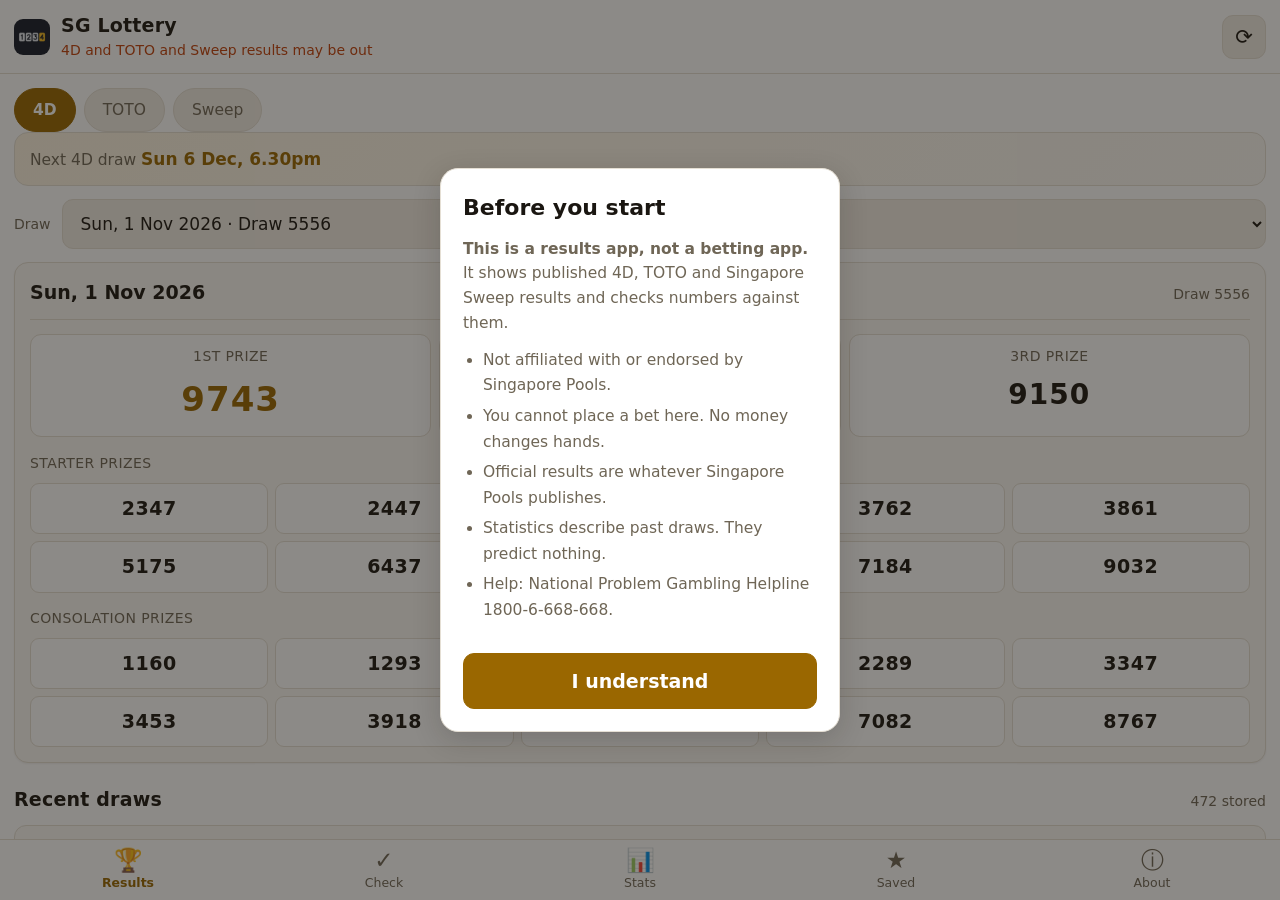
==== commit 21d52da6: "Sync SG 4D changes: WebView hardening, ads and consent updates, signing config Co-Authored-By: Claud" ====
--- a/index.html
+++ b/index.html
@@ -1,311 +1,311 @@
-<!DOCTYPE html>
-<html lang="en">
-<head>
-<meta charset="UTF-8">
-<meta http-equiv="Content-Security-Policy" content="default-src 'self'; script-src 'self'; style-src 'self' 'unsafe-inline'; font-src 'self'; img-src 'self' data: blob:; media-src 'self' data: blob:; connect-src 'self' https://bernardsoh-cmyk.github.io; worker-src 'self'; object-src 'none'; base-uri 'none'">
-<!-- maximum-scale=1 and user-scalable=no were inherited from the games in this
-     collection, where blocking pinch-zoom stops a stray gesture ruining a level.
-     Here it did the opposite of what the app needs: it denied the one control
-     an older reader reaches for when a number is still too small. Zoom is on. -->
-<meta name="viewport" content="width=device-width, initial-scale=1.0, viewport-fit=cover">
-<meta name="theme-color" content="#ffffff">
-<meta name="mobile-web-app-capable" content="yes">
-<meta name="apple-mobile-web-app-capable" content="yes">
-<meta name="apple-mobile-web-app-status-bar-style" content="default">
-<title>SG Lottery — 4D, TOTO &amp; Sweep Results</title>
-<link rel="manifest" href="manifest.webmanifest">
-<link rel="icon" href="icons/icon-192.png">
-<link rel="apple-touch-icon" href="icons/icon-192.png">
-<link rel="stylesheet" href="style.css">
-</head>
-<body>
-<div id="app">
-
-  <!-- ============ HEADER ============ -->
-  <header id="topbar">
-    <div class="brand">
-      <img class="brand-mark" src="icons/icon-192.png" alt="" width="36" height="36">
-      <div>
-        <div class="brand-name">SG Lottery</div>
-        <div id="status-line" class="status">Loading results…</div>
-      </div>
-    </div>
-    <button id="refresh-btn" class="iconbtn" title="Refresh results" aria-label="Refresh results">⟳</button>
-  </header>
-
-  <main id="views">
-
-    <!-- ===================== RESULTS ===================== -->
-    <section id="view-results" class="view active">
-      <div class="chip-row game-row" id="results-game" role="tablist">
-        <button class="chip selected" data-game="fourd">4D</button>
-        <button class="chip" data-game="toto">TOTO</button>
-        <button class="chip" data-game="sweep">Sweep</button>
-      </div>
-
-      <div id="next-draw" class="nextdraw"></div>
-
-      <div class="draw-picker">
-        <label for="draw-select" class="muted-sm">Draw</label>
-        <select id="draw-select" class="select"></select>
-      </div>
-
-      <div id="result-card"></div>
-
-      <div class="section-head">
-        <h2>Recent draws</h2>
-        <span id="recent-sub" class="muted-sm"></span>
-      </div>
-      <div id="recent-list" class="recent-list"></div>
-
-      <p class="fineprint" id="source-note"></p>
-    </section>
-
-    <!-- ===================== CHECK ===================== -->
-    <section id="view-check" class="view">
-      <div class="chip-row game-row" id="check-game">
-        <button class="chip selected" data-checkgame="fourd">4D</button>
-        <button class="chip" data-checkgame="toto">TOTO</button>
-        <button class="chip" data-checkgame="sweep">Sweep</button>
-      </div>
-
-      <!-- ---------- 4D ---------- -->
-      <div id="pane-fourd" class="checkpane">
-        <div class="field">
-          <label for="fourd-entry">Your number</label>
-          <input id="fourd-entry" class="input big-num" inputmode="numeric"
-                 maxlength="4" placeholder="1234" autocomplete="off">
-          <p class="hint hidden" id="fourd-entry-hint">Use R for the rolling digit on a 4D Roll, e.g. 58R2.</p>
-        </div>
-
-        <div class="field">
-          <label>Entry type</label>
-          <div class="chip-row" id="fourd-type">
-            <button class="chip selected" data-type="ordinary">Ordinary</button>
-            <button class="chip" data-type="ibet">iBet</button>
-            <button class="chip" data-type="system">System</button>
-            <button class="chip" data-type="roll">4D Roll</button>
-          </div>
-        </div>
-
-        <!-- Big and Small are not a choice between two things: a real 4D slip
-             carries an amount against each, and a ticket with both collects on
-             both. So they are two fields, and Amount is their total. -->
-        <div class="field">
-          <label>Bet</label>
-
-          <div class="betline">
-            <label class="betname" for="fourd-big">Big</label>
-            <div class="amountbox">
-              <span class="dollar" aria-hidden="true">$</span>
-              <input id="fourd-big" class="input amount" inputmode="decimal"
-                     value="1" autocomplete="off" aria-label="Big bet amount in dollars">
-            </div>
-          </div>
-
-          <div class="betline">
-            <label class="betname" for="fourd-small">Small</label>
-            <div class="amountbox">
-              <span class="dollar" aria-hidden="true">$</span>
-              <input id="fourd-small" class="input amount" inputmode="decimal"
-                     value="0" autocomplete="off" aria-label="Small bet amount in dollars">
-            </div>
-          </div>
-
-          <div class="betline total">
-            <span class="betname">Amount</span>
-            <output id="fourd-amount" class="amounttotal" for="fourd-big fourd-small">$1.00</output>
-          </div>
-        </div>
-
-        <div id="fourd-entry-note" class="entrynote"></div>
-        <button id="fourd-check-btn" class="btn primary big">Check last 30 draws</button>
-        <div id="fourd-check-out" class="checkout"></div>
-      </div>
-
-      <!-- ---------- TOTO ---------- -->
-      <div id="pane-toto" class="checkpane hidden">
-        <div class="field">
-          <label>Your numbers <span class="muted-sm" id="toto-pick-count">0 of 6</span></label>
-          <div id="toto-grid" class="ball-grid"></div>
-          <p class="hint">Six numbers for an Ordinary Entry. Seven to twelve is a System Entry,
-             which the rules treat as every six-number combination inside your pick.</p>
-        </div>
-        <div class="btn-row">
-          <button id="toto-clear" class="btn">Clear</button>
-          <button id="toto-quickpick" class="btn">Quick pick</button>
-        </div>
-        <div id="toto-entry-note" class="entrynote"></div>
-        <button id="toto-check-btn" class="btn primary big">Check last 30 draws</button>
-        <div id="toto-check-out" class="checkout"></div>
-      </div>
-
-      <!-- ---------- SWEEP ---------- -->
-      <div id="pane-sweep" class="checkpane hidden">
-        <div class="field">
-          <label for="sweep-entry">Your ticket number</label>
-          <input id="sweep-entry" class="input big-num sweep-num" inputmode="numeric"
-                 maxlength="9" placeholder="258 9838" autocomplete="off">
-          <p class="hint">Seven digits, as printed on the ticket. Spaces are ignored.</p>
-        </div>
-        <div id="sweep-entry-note" class="entrynote"></div>
-        <button id="sweep-check-btn" class="btn primary big">Check all stored draws</button>
-        <div id="sweep-check-out" class="checkout"></div>
-      </div>
-    </section>
-
-    <!-- ===================== STATS ===================== -->
-    <section id="view-stats" class="view">
-      <div class="chip-row game-row" id="stats-game">
-        <button class="chip selected" data-statsgame="fourd">4D</button>
-        <button class="chip" data-statsgame="toto">TOTO</button>
-      </div>
-
-      <div class="chip-row" id="stats-window">
-        <button class="chip" data-window="30">30</button>
-        <button class="chip selected" data-window="100">100</button>
-        <button class="chip" data-window="0">All</button>
-        <span class="chip-label">draws</span>
-      </div>
-
-      <p class="notice">Draws are independent. A number that has not appeared for a long
-         time is exactly as likely tonight as any other. These are a record of what
-         happened, not a forecast.</p>
-
-      <div id="stats-body"></div>
-    </section>
-
-    <!-- ===================== SAVED ===================== -->
-    <section id="view-saved" class="view">
-      <div class="section-head"><h2>Saved numbers</h2></div>
-      <p class="muted-sm">Checked against every draw in the app, newest first.</p>
-
-      <div class="field">
-        <label for="save-fourd">Add a 4D number</label>
-        <div class="btn-row tight">
-          <input id="save-fourd" class="input" inputmode="numeric" maxlength="4" placeholder="1234" autocomplete="off">
-          <button id="save-fourd-btn" class="btn">Add</button>
-        </div>
-      </div>
-
-      <div class="field">
-        <label for="save-toto">Add a TOTO set</label>
-        <div class="btn-row tight">
-          <input id="save-toto" class="input" inputmode="numeric" placeholder="4 11 23 29 38 45" autocomplete="off">
-          <button id="save-toto-btn" class="btn">Add</button>
-        </div>
-      </div>
-
-      <div class="field">
-        <label for="save-sweep">Add a Sweep ticket</label>
-        <div class="btn-row tight">
-          <input id="save-sweep" class="input" inputmode="numeric" maxlength="9" placeholder="258 9838" autocomplete="off">
-          <button id="save-sweep-btn" class="btn">Add</button>
-        </div>
-      </div>
-
-      <div id="saved-list" class="saved-list"></div>
-    </section>
-
-    <!-- ===================== ABOUT ===================== -->
-    <section id="view-about" class="view">
-      <div class="section-head"><h2>About</h2></div>
-
-      <div class="card">
-        <h3>Not affiliated with Singapore Pools</h3>
-        <p>This app is an independent results viewer for 4D, TOTO and Singapore
-           Sweep. It is not operated by, endorsed by, or connected to Singapore
-           Pools or the Singapore Totalisator Board. You cannot place a bet here,
-           and this app does not handle money.</p>
-      </div>
-
-      <div class="card">
-        <h3>Where the results come from</h3>
-        <p id="about-source">Results are read from Singapore Pools' published draw
-           pages. Official results are whatever Singapore Pools publishes — if this
-           app and their site ever disagree, their site is right.</p>
-        <p class="fineprint" id="about-feed"></p>
-        <button id="about-refresh" class="btn">Refresh now</button>
-      </div>
-
-      <div class="card">
-        <h3>About the prize figures</h3>
-        <p><b>4D</b> pays fixed amounts per $1 stake, taken from Singapore Pools'
-           published 4D Game Rules, so the checker works them out exactly. iBet is
-           not the fixed prize divided by the permutations — it has its own rate for
-           each digit pattern, and the checker uses those published rates.</p>
-        <p><b>TOTO</b> Groups 5, 6 and 7 are fixed at $50, $25 and $10. Groups 1 to 4
-           are a share of that draw's prize pool, so the amount only exists once the
-           draw is over. Where the published share is known the checker uses it;
-           where it is not, it says so rather than guessing.</p>
-        <p><b>Singapore Sweep</b> group prizes are fixed and printed in each draw's
-           own results, so the checker reports the figure from the draw itself. The
-           top three prizes are not published alongside the numbers, so a win there
-           is reported without an amount rather than with a wrong one.</p>
-      </div>
-
-      <div class="card hidden" id="notify-card">
-        <h3>Notify me when a result is out</h3>
-        <p>The app checks for a published result in the background and tells you
-           when one appears. Nothing is sent anywhere — the phone reads Singapore
-           Pools directly, the same as the app does when it is open.</p>
-        <label class="switchrow">
-          <input type="checkbox" id="notify-toggle">
-          <span id="notify-label">Draw result notifications</span>
-        </label>
-        <p class="fineprint" id="notify-note">Android schedules background work loosely,
-           so expect this within about fifteen minutes of a result appearing. With the
-           app open it is quicker — around thirty seconds.</p>
-      </div>
-
-      <div class="card">
-        <h3>Privacy</h3>
-        <p>How IMAGOFORGE handles your data: <a href="https://imagoforge.app/privacy/">Privacy policy</a></p>
-      </div>
-
-      <div class="card warn-card">
-        <h3>If gambling stops being fun</h3>
-        <p>Set your own limits and stick to them. Help is available in Singapore
-           from the National Problem Gambling Helpline on <b>1800-6-668-668</b>.</p>
-      </div>
-
-      <p class="fineprint">SG Lottery v1.3 · <span id="build-note"></span></p>
-    </section>
-
-  </main>
-
-  <!-- ============ BOTTOM NAV ============ -->
-  <nav id="tabbar">
-    <button class="tab active" data-view="results"><span>🏆</span>Results</button>
-    <button class="tab" data-view="check"><span>✓</span>Check</button>
-    <button class="tab" data-view="stats"><span>📊</span>Stats</button>
-    <button class="tab" data-view="saved"><span>★</span>Saved</button>
-    <button class="tab" data-view="about"><span>ⓘ</span>About</button>
-  </nav>
-
-  <!-- ============ FIRST-RUN NOTICE ============ -->
-  <div id="disclaimer" class="overlay hidden">
-    <div class="ovcard">
-      <h1>Before you start</h1>
-      <p><b>This is a results app, not a betting app.</b> It shows published 4D,
-         TOTO and Singapore Sweep results and checks numbers against them.</p>
-      <ul class="howlist">
-        <li>Not affiliated with or endorsed by Singapore Pools.</li>
-        <li>You cannot place a bet here. No money changes hands.</li>
-        <li>Official results are whatever Singapore Pools publishes.</li>
-        <li>Statistics describe past draws. They predict nothing.</li>
-        <li>Help: National Problem Gambling Helpline 1800-6-668-668.</li>
-      </ul>
-      <button id="disclaimer-ok" class="btn primary big">I understand</button>
-    </div>
-  </div>
-
-</div>
-
-<script src="ads.js"></script>
-<script src="data.js"></script>
-<script src="checker.js"></script>
-<script src="stats.js"></script>
-<script src="app.js"></script>
-</body>
-</html>
+<!DOCTYPE html>
+<html lang="en">
+<head>
+<meta charset="UTF-8">
+<meta http-equiv="Content-Security-Policy" content="default-src 'self'; script-src 'self'; style-src 'self' 'unsafe-inline'; font-src 'self'; img-src 'self' data: blob:; media-src 'self' data: blob:; connect-src 'self' https://bernardsoh-cmyk.github.io; worker-src 'self'; object-src 'none'; base-uri 'none'">
+<!-- maximum-scale=1 and user-scalable=no were inherited from the games in this
+     collection, where blocking pinch-zoom stops a stray gesture ruining a level.
+     Here it did the opposite of what the app needs: it denied the one control
+     an older reader reaches for when a number is still too small. Zoom is on. -->
+<meta name="viewport" content="width=device-width, initial-scale=1.0, viewport-fit=cover">
+<meta name="theme-color" content="#ffffff">
+<meta name="mobile-web-app-capable" content="yes">
+<meta name="apple-mobile-web-app-capable" content="yes">
+<meta name="apple-mobile-web-app-status-bar-style" content="default">
+<title>SG Lottery — 4D, TOTO &amp; Sweep Results</title>
+<link rel="manifest" href="manifest.webmanifest">
+<link rel="icon" href="icons/icon-192.png">
+<link rel="apple-touch-icon" href="icons/icon-192.png">
+<link rel="stylesheet" href="style.css">
+</head>
+<body>
+<div id="app">
+
+  <!-- ============ HEADER ============ -->
+  <header id="topbar">
+    <div class="brand">
+      <img class="brand-mark" src="icons/icon-192.png" alt="" width="36" height="36">
+      <div>
+        <div class="brand-name">SG Lottery</div>
+        <div id="status-line" class="status">Loading results…</div>
+      </div>
+    </div>
+    <button id="refresh-btn" class="iconbtn" title="Refresh results" aria-label="Refresh results">⟳</button>
+  </header>
+
+  <main id="views">
+
+    <!-- ===================== RESULTS ===================== -->
+    <section id="view-results" class="view active">
+      <div class="chip-row game-row" id="results-game" role="tablist">
+        <button class="chip selected" data-game="fourd">4D</button>
+        <button class="chip" data-game="toto">TOTO</button>
+        <button class="chip" data-game="sweep">Sweep</button>
+      </div>
+
+      <div id="next-draw" class="nextdraw"></div>
+
+      <div class="draw-picker">
+        <label for="draw-select" class="muted-sm">Draw</label>
+        <select id="draw-select" class="select"></select>
+      </div>
+
+      <div id="result-card"></div>
+
+      <div class="section-head">
+        <h2>Recent draws</h2>
+        <span id="recent-sub" class="muted-sm"></span>
+      </div>
+      <div id="recent-list" class="recent-list"></div>
+
+      <p class="fineprint" id="source-note"></p>
+    </section>
+
+    <!-- ===================== CHECK ===================== -->
+    <section id="view-check" class="view">
+      <div class="chip-row game-row" id="check-game">
+        <button class="chip selected" data-checkgame="fourd">4D</button>
+        <button class="chip" data-checkgame="toto">TOTO</button>
+        <button class="chip" data-checkgame="sweep">Sweep</button>
+      </div>
+
+      <!-- ---------- 4D ---------- -->
+      <div id="pane-fourd" class="checkpane">
+        <div class="field">
+          <label for="fourd-entry">Your number</label>
+          <input id="fourd-entry" class="input big-num" inputmode="numeric"
+                 maxlength="4" placeholder="1234" autocomplete="off">
+          <p class="hint hidden" id="fourd-entry-hint">Use R for the rolling digit on a 4D Roll, e.g. 58R2.</p>
+        </div>
+
+        <div class="field">
+          <label>Entry type</label>
+          <div class="chip-row" id="fourd-type">
+            <button class="chip selected" data-type="ordinary">Ordinary</button>
+            <button class="chip" data-type="ibet">iBet</button>
+            <button class="chip" data-type="system">System</button>
+            <button class="chip" data-type="roll">4D Roll</button>
+          </div>
+        </div>
+
+        <!-- Big and Small are not a choice between two things: a real 4D slip
+             carries an amount against each, and a ticket with both collects on
+             both. So they are two fields, and Amount is their total. -->
+        <div class="field">
+          <label>Bet</label>
+
+          <div class="betline">
+            <label class="betname" for="fourd-big">Big</label>
+            <div class="amountbox">
+              <span class="dollar" aria-hidden="true">$</span>
+              <input id="fourd-big" class="input amount" inputmode="decimal"
+                     value="1" autocomplete="off" aria-label="Big bet amount in dollars">
+            </div>
+          </div>
+
+          <div class="betline">
+            <label class="betname" for="fourd-small">Small</label>
+            <div class="amountbox">
+              <span class="dollar" aria-hidden="true">$</span>
+              <input id="fourd-small" class="input amount" inputmode="decimal"
+                     value="0" autocomplete="off" aria-label="Small bet amount in dollars">
+            </div>
+          </div>
+
+          <div class="betline total">
+            <span class="betname">Amount</span>
+            <output id="fourd-amount" class="amounttotal" for="fourd-big fourd-small">$1.00</output>
+          </div>
+        </div>
+
+        <div id="fourd-entry-note" class="entrynote"></div>
+        <button id="fourd-check-btn" class="btn primary big">Check last 30 draws</button>
+        <div id="fourd-check-out" class="checkout"></div>
+      </div>
+
+      <!-- ---------- TOTO ---------- -->
+      <div id="pane-toto" class="checkpane hidden">
+        <div class="field">
+          <label>Your numbers <span class="muted-sm" id="toto-pick-count">0 of 6</span></label>
+          <div id="toto-grid" class="ball-grid"></div>
+          <p class="hint">Six numbers for an Ordinary Entry. Seven to twelve is a System Entry,
+             which the rules treat as every six-number combination inside your pick.</p>
+        </div>
+        <div class="btn-row">
+          <button id="toto-clear" class="btn">Clear</button>
+          <button id="toto-quickpick" class="btn">Quick pick</button>
+        </div>
+        <div id="toto-entry-note" class="entrynote"></div>
+        <button id="toto-check-btn" class="btn primary big">Check last 30 draws</button>
+        <div id="toto-check-out" class="checkout"></div>
+      </div>
+
+      <!-- ---------- SWEEP ---------- -->
+      <div id="pane-sweep" class="checkpane hidden">
+        <div class="field">
+          <label for="sweep-entry">Your ticket number</label>
+          <input id="sweep-entry" class="input big-num sweep-num" inputmode="numeric"
+                 maxlength="9" placeholder="258 9838" autocomplete="off">
+          <p class="hint">Seven digits, as printed on the ticket. Spaces are ignored.</p>
+        </div>
+        <div id="sweep-entry-note" class="entrynote"></div>
+        <button id="sweep-check-btn" class="btn primary big">Check all stored draws</button>
+        <div id="sweep-check-out" class="checkout"></div>
+      </div>
+    </section>
+
+    <!-- ===================== STATS ===================== -->
+    <section id="view-stats" class="view">
+      <div class="chip-row game-row" id="stats-game">
+        <button class="chip selected" data-statsgame="fourd">4D</button>
+        <button class="chip" data-statsgame="toto">TOTO</button>
+      </div>
+
+      <div class="chip-row" id="stats-window">
+        <button class="chip" data-window="30">30</button>
+        <button class="chip selected" data-window="100">100</button>
+        <button class="chip" data-window="0">All</button>
+        <span class="chip-label">draws</span>
+      </div>
+
+      <p class="notice">Draws are independent. A number that has not appeared for a long
+         time is exactly as likely tonight as any other. These are a record of what
+         happened, not a forecast.</p>
+
+      <div id="stats-body"></div>
+    </section>
+
+    <!-- ===================== SAVED ===================== -->
+    <section id="view-saved" class="view">
+      <div class="section-head"><h2>Saved numbers</h2></div>
+      <p class="muted-sm">Checked against every draw in the app, newest first.</p>
+
+      <div class="field">
+        <label for="save-fourd">Add a 4D number</label>
+        <div class="btn-row tight">
+          <input id="save-fourd" class="input" inputmode="numeric" maxlength="4" placeholder="1234" autocomplete="off">
+          <button id="save-fourd-btn" class="btn">Add</button>
+        </div>
+      </div>
+
+      <div class="field">
+        <label for="save-toto">Add a TOTO set</label>
+        <div class="btn-row tight">
+          <input id="save-toto" class="input" inputmode="numeric" placeholder="4 11 23 29 38 45" autocomplete="off">
+          <button id="save-toto-btn" class="btn">Add</button>
+        </div>
+      </div>
+
+      <div class="field">
+        <label for="save-sweep">Add a Sweep ticket</label>
+        <div class="btn-row tight">
+          <input id="save-sweep" class="input" inputmode="numeric" maxlength="9" placeholder="258 9838" autocomplete="off">
+          <button id="save-sweep-btn" class="btn">Add</button>
+        </div>
+      </div>
+
+      <div id="saved-list" class="saved-list"></div>
+    </section>
+
+    <!-- ===================== ABOUT ===================== -->
+    <section id="view-about" class="view">
+      <div class="section-head"><h2>About</h2></div>
+
+      <div class="card">
+        <h3>Not affiliated with Singapore Pools</h3>
+        <p>This app is an independent results viewer for 4D, TOTO and Singapore
+           Sweep. It is not operated by, endorsed by, or connected to Singapore
+           Pools or the Singapore Totalisator Board. You cannot place a bet here,
+           and this app does not handle money.</p>
+      </div>
+
+      <div class="card">
+        <h3>Where the results come from</h3>
+        <p id="about-source">Results are read from Singapore Pools' published draw
+           pages. Official results are whatever Singapore Pools publishes — if this
+           app and their site ever disagree, their site is right.</p>
+        <p class="fineprint" id="about-feed"></p>
+        <button id="about-refresh" class="btn">Refresh now</button>
+      </div>
+
+      <div class="card">
+        <h3>About the prize figures</h3>
+        <p><b>4D</b> pays fixed amounts per $1 stake, taken from Singapore Pools'
+           published 4D Game Rules, so the checker works them out exactly. iBet is
+           not the fixed prize divided by the permutations — it has its own rate for
+           each digit pattern, and the checker uses those published rates.</p>
+        <p><b>TOTO</b> Groups 5, 6 and 7 are fixed at $50, $25 and $10. Groups 1 to 4
+           are a share of that draw's prize pool, so the amount only exists once the
+           draw is over. Where the published share is known the checker uses it;
+           where it is not, it says so rather than guessing.</p>
+        <p><b>Singapore Sweep</b> group prizes are fixed and printed in each draw's
+           own results, so the checker reports the figure from the draw itself. The
+           top three prizes are not published alongside the numbers, so a win there
+           is reported without an amount rather than with a wrong one.</p>
+      </div>
+
+      <div class="card hidden" id="notify-card">
+        <h3>Notify me when a result is out</h3>
+        <p>The app checks for a published result in the background and tells you
+           when one appears. Nothing is sent anywhere — the phone reads Singapore
+           Pools directly, the same as the app does when it is open.</p>
+        <label class="switchrow">
+          <input type="checkbox" id="notify-toggle">
+          <span id="notify-label">Draw result notifications</span>
+        </label>
+        <p class="fineprint" id="notify-note">Android schedules background work loosely,
+           so expect this within about fifteen minutes of a result appearing. With the
+           app open it is quicker — around thirty seconds.</p>
+      </div>
+
+      <div class="card">
+        <h3>Privacy</h3>
+        <p>How IMAGOFORGE handles your data: <a href="https://imagoforge.app/privacy/">Privacy policy</a></p>
+      </div>
+
+      <div class="card warn-card">
+        <h3>If gambling stops being fun</h3>
+        <p>Set your own limits and stick to them. Help is available in Singapore
+           from the National Problem Gambling Helpline on <b>1800-6-668-668</b>.</p>
+      </div>
+
+      <p class="fineprint">SG Lottery v1.3 · <span id="build-note"></span></p>
+    </section>
+
+  </main>
+
+  <!-- ============ BOTTOM NAV ============ -->
+  <nav id="tabbar">
+    <button class="tab active" data-view="results"><span>🏆</span>Results</button>
+    <button class="tab" data-view="check"><span>✓</span>Check</button>
+    <button class="tab" data-view="stats"><span>📊</span>Stats</button>
+    <button class="tab" data-view="saved"><span>★</span>Saved</button>
+    <button class="tab" data-view="about"><span>ⓘ</span>About</button>
+  </nav>
+
+  <!-- ============ FIRST-RUN NOTICE ============ -->
+  <div id="disclaimer" class="overlay hidden">
+    <div class="ovcard">
+      <h1>Before you start</h1>
+      <p><b>This is a results app, not a betting app.</b> It shows published 4D,
+         TOTO and Singapore Sweep results and checks numbers against them.</p>
+      <ul class="howlist">
+        <li>Not affiliated with or endorsed by Singapore Pools.</li>
+        <li>You cannot place a bet here. No money changes hands.</li>
+        <li>Official results are whatever Singapore Pools publishes.</li>
+        <li>Statistics describe past draws. They predict nothing.</li>
+        <li>Help: National Problem Gambling Helpline 1800-6-668-668.</li>
+      </ul>
+      <button id="disclaimer-ok" class="btn primary big">I understand</button>
+    </div>
+  </div>
+
+</div>
+
+<script src="ads.js"></script>
+<script src="data.js"></script>
+<script src="checker.js"></script>
+<script src="stats.js"></script>
+<script src="app.js"></script>
+</body>
+</html>
